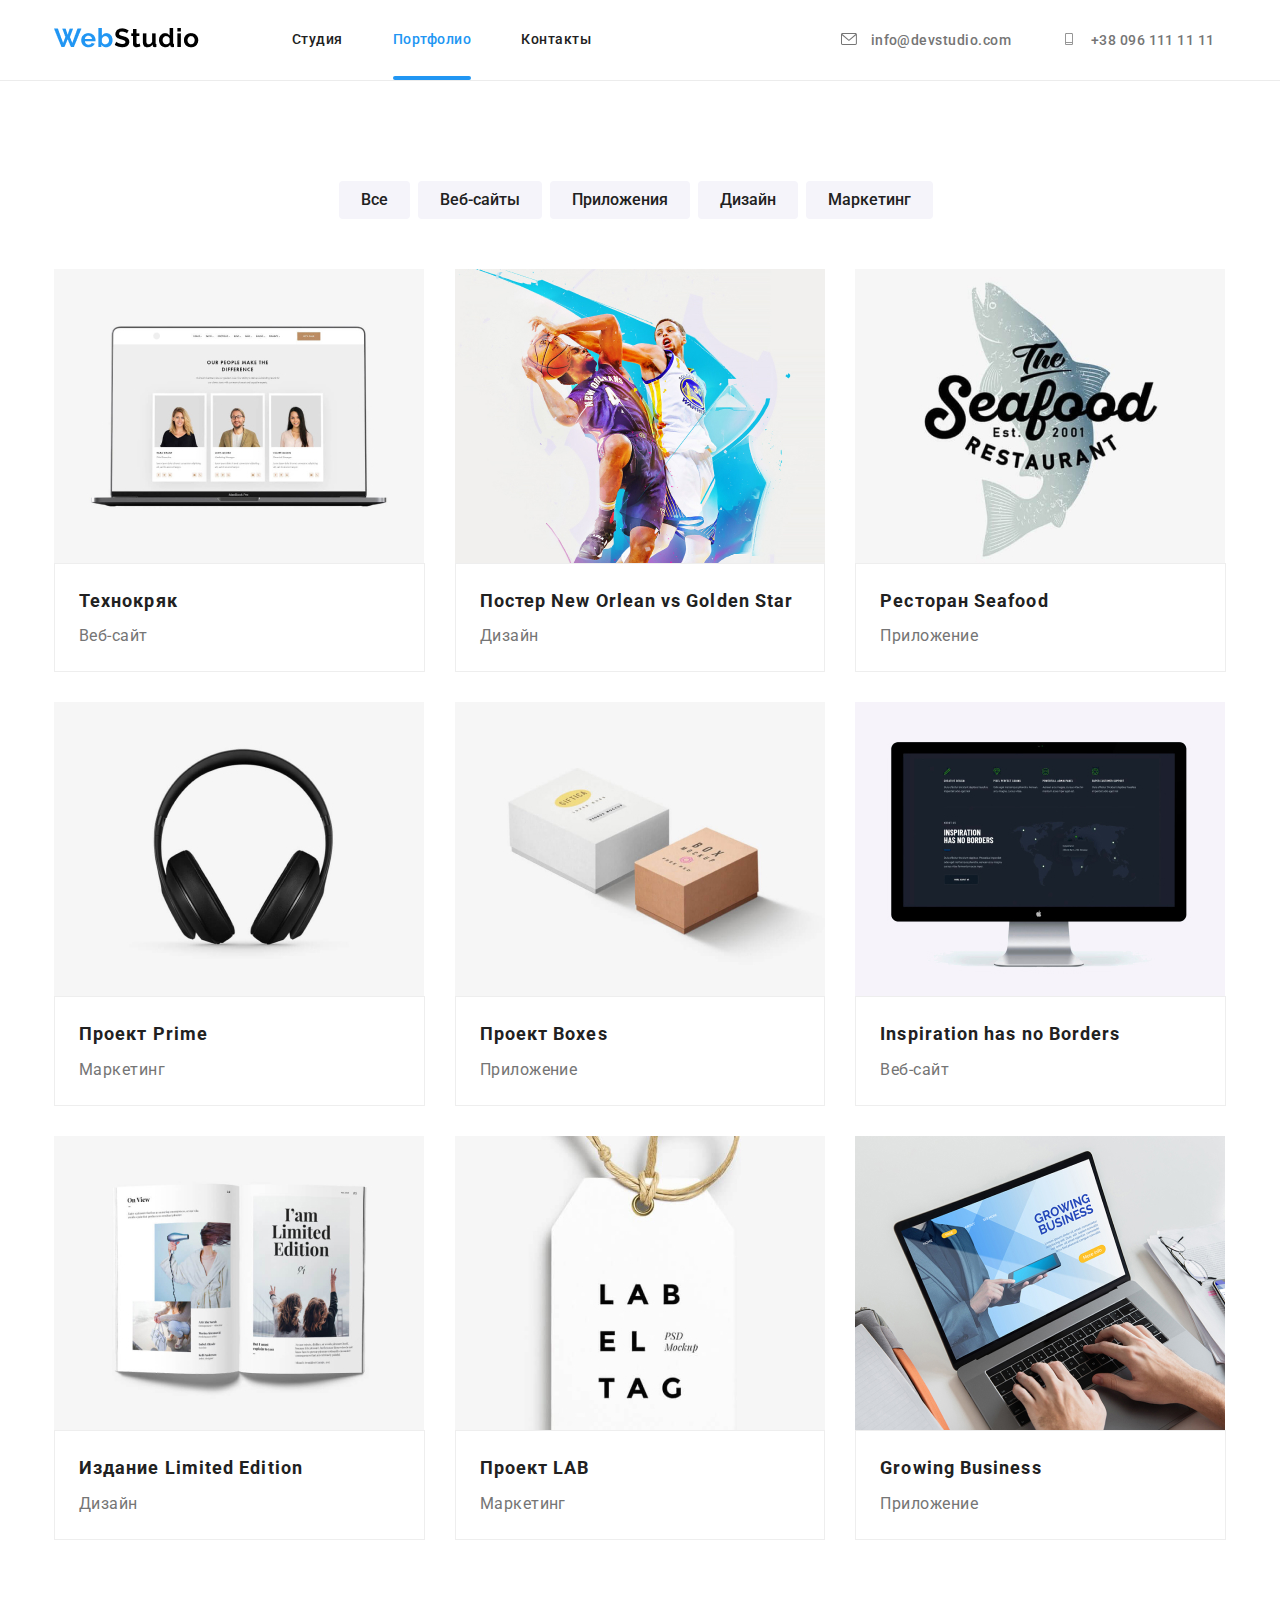
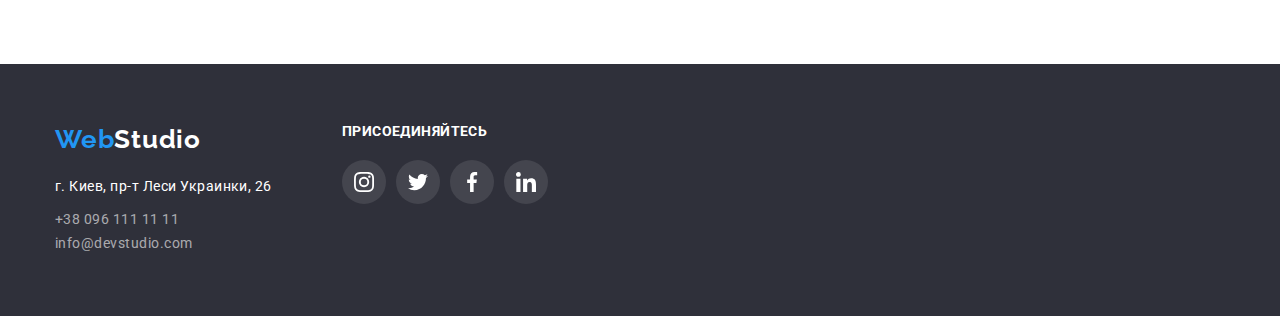
==== portfolio.html @ 633b9b08 "add files" ====
<!DOCTYPE html>
<html lang="ru">
  <head>
    <meta charset="UTF-8" />
    <title>portfolio</title>
    <link rel="preconnect" href="https://fonts.gstatic.com" />
    <link
      href="https://fonts.googleapis.com/css2?family=Raleway:wght@700&family=Roboto:wght@400;500;700;900&display=swap"
      rel="stylesheet"
    />
    <link rel="stylesheet" href="./css/style.css" />
  </head>

  <body>
    <!--Шапка-->
    <header>
      <div class="container main-nav">
        <nav class="main-nav">
          <a href="./index.html">
            <img src="./images/WebStudio.png" alt="logo" />
          </a>
          <ul class="site-nav list">
            <li class="item"><a class="links" href="index.html">Студия</a></li>
            <li class="item">
              <a class="links current" href="portfolio.html">Портфолио</a>
            </li>
            <li class="item"><a class="links" href="">Контакты</a></li>
          </ul>
        </nav>
        <address>
          <ul class="auth-nav list">
            <li class="item list">
              <a class="contacts list" href="mailto:info@devstudio.com">
                <svg class="header-icons list">
                  <use href="./images/symbol-defs.svg#icon-mail"></use>
                </svg>
                info@devstudio.com</a
              >
            </li>
            <li class="item">
              <a class="contacts" href="tel:+380961111111">
                <svg class="header-icons list">
                  <use href="./images/symbol-defs.svg#icon-tel"></use>
                </svg>
                +38 096 111 11 11
              </a>
            </li>
          </ul>
        </address>
      </div>
    </header>
    <main>
      <!--Фільтри-->

      <section class="galery list">
        <div class="container-portfolio list">
          <h2 class="visualy-hidden">Портфолио</h2>
          <ul class="filters list">
            <li class="item">
              <button class="portfolio-buttons" type="button">Все</button>
            </li>
            <li class="item">
              <button class="portfolio-buttons" type="button">Веб-сайты</button>
            </li>

            <li class="item">
              <button class="portfolio-buttons" type="button">
                Приложения
              </button>
            </li>
            <li class="item">
              <button class="portfolio-buttons" type="button">Дизайн</button>
            </li>
            <li class="item">
              <button class="portfolio-buttons" type="button">Маркетинг</button>
            </li>
          </ul>
        </div>
        <!--Приклади-->
        <div class="container list">
          <ul class="examples list">
            <li class="item list">
              <a href="#" class="card-portfolio">
                <div class="thumb list">
                  <img
                    src="./images/tehnocrac.jpg"
                    alt="Пример сайта открыт на макбуке"
                    width="370"
                    class="image"
                  />
                  <div class="overlay-portfolio list">
                    <p class="exposition">
                      Технокряк это современная площадка распространения
                      коронавируса. Компании используют эту платформу для
                      цифрового шпионажа и атак на защищённые сервера
                      конкурентов.
                    </p>
                  </div>
                </div>
                <div class="card list">
                  <h3 class="projects-names list">Технокряк</h3>
                  <p class="types-work list">Веб-сайт</p>
                </div>
              </a>
            </li>

            <li class="item list">
              <a href="#" class="card-portfolio">
                <div class="thumb list">
                  <img
                    src="./images/poster.jpg"
                    alt="Пример сайта открыт на макбуке"
                    width="370"
                    class="image"
                  />
                  <div class="overlay-portfolio list">
                    <p class="exposition">
                      Технокряк это современная площадка распространения
                      коронавируса. Компании используют эту платформу для
                      цифрового шпионажа и атак на защищённые сервера
                      конкурентов.
                    </p>
                  </div>
                </div>
                <div class="card">
                  <h3 class="projects-names list">
                    Постер New Orlean vs Golden Star
                  </h3>
                  <p class="types-work list">Дизайн</p>
                </div>
              </a>
            </li>
            <li class="item list">
              <a href="#" class="card-portfolio">
                <div class="thumb list">
                  <img
                    src="./images/seafood.jpg"
                    alt="Пример сайта открыт на макбуке"
                    width="370"
                    class="image"
                  />
                  <div class="overlay-portfolio list">
                    <p class="exposition">
                      Технокряк это современная площадка распространения
                      коронавируса. Компании используют эту платформу для
                      цифрового шпионажа и атак на защищённые сервера
                      конкурентов.
                    </p>
                  </div>
                </div>

                <div class="card">
                  <h3 class="projects-names list">Ресторан Seafood</h3>
                  <p class="types-work list">Приложение</p>
                </div>
              </a>
            </li>
            <li class="item list">
              <a href="#" class="card-portfolio">
                <div class="thumb list">
                  <img
                    src="./images/prime.jpg"
                    alt="Пример сайта открыт на макбуке"
                    width="370"
                    class="image"
                  />
                  <div class="overlay-portfolio list">
                    <p class="exposition">
                      Технокряк это современная площадка распространения
                      коронавируса. Компании используют эту платформу для
                      цифрового шпионажа и атак на защищённые сервера
                      конкурентов.
                    </p>
                  </div>
                </div>

                <div class="card">
                  <h3 class="projects-names list">Проект Prime</h3>
                  <p class="types-work list">Маркетинг</p>
                </div>
              </a>
            </li>
            <li class="item list">
              <a href="#" class="card-portfolio">
                <div class="thumb list">
                  <img
                    src="./images/boxes.jpg"
                    alt="Пример сайта открыт на макбуке"
                    width="370"
                    class="image"
                  />
                  <div class="overlay-portfolio list">
                    <p class="exposition">
                      Технокряк это современная площадка распространения
                      коронавируса. Компании используют эту платформу для
                      цифрового шпионажа и атак на защищённые сервера
                      конкурентов.
                    </p>
                  </div>
                </div>

                <div class="card">
                  <h3 class="projects-names list">Проект Boxes</h3>
                  <p class="types-work list">Приложение</p>
                </div>
              </a>
            </li>
            <li class="item list">
              <a href="#" class="card-portfolio">
                <div class="thumb list">
                  <img
                    src="./images/borders.jpg"
                    alt="Пример сайта открыт на макбуке"
                    width="370"
                    class="image"
                  />
                  <div class="overlay-portfolio list">
                    <p class="exposition">
                      Технокряк это современная площадка распространения
                      коронавируса. Компании используют эту платформу для
                      цифрового шпионажа и атак на защищённые сервера
                      конкурентов.
                    </p>
                  </div>
                </div>
                <div class="card">
                  <h3 class="projects-names list">
                    Inspiration has no Borders
                  </h3>
                  <p class="types-work list">Веб-сайт</p>
                </div>
              </a>
            </li>
            <li class="item list">
              <a href="#" class="card-portfolio">
                <div class="thumb list">
                  <img
                    src="./images/edition.jpg"
                    alt="Пример сайта открыт на макбуке"
                    width="370"
                    class="image"
                  />
                  <div class="overlay-portfolio list">
                    <p class="exposition">
                      Технокряк это современная площадка распространения
                      коронавируса. Компании используют эту платформу для
                      цифрового шпионажа и атак на защищённые сервера
                      конкурентов.
                    </p>
                  </div>
                </div>
                <div class="card">
                  <h3 class="projects-names list">Издание Limited Edition</h3>
                  <p class="types-work list">Дизайн</p>
                </div>
              </a>
            </li>
            <li class="item list">
              <a href="#" class="card-portfolio">
                <div class="thumb list">
                  <img
                    src="./images/lab.jpg"
                    alt="Пример сайта открыт на макбуке"
                    width="370"
                    class="image"
                  />
                  <div class="overlay-portfolio list">
                    <p class="exposition">
                      Технокряк это современная площадка распространения
                      коронавируса. Компании используют эту платформу для
                      цифрового шпионажа и атак на защищённые сервера
                      конкурентов.
                    </p>
                  </div>
                </div>
                <div class="card">
                  <h3 class="projects-names list">Проект LAB</h3>
                  <p class="types-work list">Маркетинг</p>
                </div>
              </a>
            </li>
            <li class="item list">
              <a href="#" class="card-portfolio">
                <div class="thumb list">
                  <img
                    src="./images/growing.jpg"
                    alt="Пример сайта открыт на макбуке"
                    width="370"
                    class="image"
                  />
                  <div class="overlay-portfolio list">
                    <p class="exposition">
                      Технокряк это современная площадка распространения
                      коронавируса. Компании используют эту платформу для
                      цифрового шпионажа и атак на защищённые сервера
                      конкурентов.
                    </p>
                  </div>
                </div>
                <div class="card">
                  <h3 class="projects-names list">Growing Business</h3>
                  <p class="types-work list">Приложение</p>
                </div>
              </a>
            </li>
          </ul>
        </div>
      </section>
    </main>
    <footer>
      <div class="container-footer">
        <div>
          <a href="./index.html"
            ><span class="web">Web</span><span class="studio">Studio</span>
          </a>
          <address>
            <p class="address">г. Киев, пр-т Леси Украинки, 26</p>
            <a class="tel" href="tel:+380961111111">+38 096 111 11 11</a><br />
            <a class="email" href="mailto:info@devstudio.com"
              >info@devstudio.com</a
            >
          </address>
        </div>
        <div class="footer-end">
          <h3 class="join list">ПРИСОЕДИНЯЙТЕСЬ</h3>
          <ul class="footer-networks">
            <li>
              <a
                class="social-links-footer"
                href="https://www.instagram.com/"
                target="_blank"
              >
                <svg class="footer-icons">
                  <use href="./images/symbol-defs.svg#icon-instagram-2"></use>
                </svg>
              </a>
            </li>
            <li>
              <a
                class="social-links-footer"
                href="https://www.instagram.com/"
                target="_blank"
              >
                <svg class="footer-icons">
                  <use href="./images/symbol-defs.svg#icon-twitter-1"></use>
                </svg>
              </a>
            </li>
            <li>
              <a
                class="social-links-footer"
                href="https://www.instagram.com/"
                target="_blank"
              >
                <svg class="footer-icons">
                  <use href="./images/symbol-defs.svg#icon-facebook-1"></use>
                </svg>
              </a>
            </li>
            <li>
              <a
                class="social-links-footer"
                href="https://www.instagram.com/"
                target="_blank"
              >
                <svg class="footer-icons">
                  <use href="./images/symbol-defs.svg#icon-linkedin-1"></use>
                </svg>
              </a>
            </li>
          </ul>
        </div>
      </div>
    </footer>
  </body>
</html>
---- css/style.css ----
:root {
  --title-text-color: #212121;
  --acent-color: #2196f3;
  --paragraph-color: #757575;
  --primary-white-color: #ffffff;
  --fon-hero-color: rgba(47, 48, 58, 0.4);
  --icons-color: #afb1b8;

  --function-bezier: cubic-bezier(0.4, 0, 0.2, 1);
  --time-transition: 250ms;
}

body {
  font-family: 'Roboto';
  color: var(--title-text-color);
  letter-spacing: 0.03em;
  font-weight: 400;
  margin: 0;
}

.list {
  padding: 0;
  margin: 0;
  list-style: none;
}

.container {
  margin-left: auto;
  margin-right: auto;
  width: 1172px;
  padding-left: 20px;
  padding-right: 20px;
  outline: 2px solid transparent;
}

a {
  text-decoration: none;
}

ul {
  list-style-type: none;
}

header {
  border-bottom: 1px solid rgb(236, 236, 236, 1);
}

/*шапка*/

.main-nav {
  display: flex;
  align-items: center;
}

.site-nav {
  display: flex;
}

.site-nav .item {
  margin-right: 50px;
}

.site-nav .item:last-child {
  margin-right: 0;
}

.site-nav .item:first-child {
  margin-left: 93px;
}

.site-nav .links {
  display: block;

  position: relative;

  padding-top: 32px;
  padding-bottom: 32px;

  font-weight: 500;
  font-size: 14px;
  line-height: 1.14;

  color: var(--title-text-color);

  transition: color var(--time-transition) var(--function-bezier);
}

.links.current,
.links:hover,
.links:focus {
  color: var(--acent-color);
}

.item .links::after {
  content: '';
  position: absolute;

  left: 0;
  bottom: 0;

  display: block;
  width: 100%;
  height: 4px;

  background: var(--acent-color);
  border-radius: 2px;
  transform: scaleX(0);
  opacity: 0;
  transition: transform var(--time-transition) var(--function-bezier),
    opacity var(--time-transition) var(--function-bezier);
}
.item .links.current::after,
.item .links:hover::after,
.item .links:focus::after {
  transform: scaleX(1);

  background: var(--acent-color);
  opacity: 1;
}

.contacts {
  font-weight: 500;
  font-size: 14px;
  line-height: 16px;
  color: #757575;
  font-style: normal;
  transition: color var(--time-transition) var(--function-bezier);
}

.contacts:hover,
.contacts:focus {
  color: var(--acent-color);
}

.header-icons {
  width: 16px;
  height: 12px;
  margin-right: 10px;
  fill: currentColor;
}

.auth-nav {
  display: flex;
  margin-left: auto;
}
.auth-nav .item {
  margin-left: 250px;
}

.auth-nav .item + .item {
  margin-left: 50px;
}

/*Герой*/
.hero {
  max-width: 1600px;
  height: 600px;
  margin-left: auto;
  margin-right: auto;
  background-color: var(--fon-hero-color);
  background-image: linear-gradient(
      to right,
      var(--fon-hero-color),
      var(--fon-hero-color)
    ),
    url(../images/fon.jpg);
  background-repeat: no-repeat;
  background-size: cover;
  background-position: center;
}

.hero-title {
  text-align: center;
  letter-spacing: 0.06em;
  color: var(--primary-white-color);
  font-weight: 900;
  font-size: 44px;
  line-height: 1.36;
  margin-bottom: 40px;
  padding-top: 200px;
}

/*Кнопка*/

.button {
  box-shadow: 0px 4px 4px rgba(0, 0, 0, 0.15);
  border-radius: 4px;
  padding-right: 32px;
  padding-left: 32px;
  padding-top: 10px;
  padding-bottom: 10px;

  margin-left: 600px;

  color: var(--primary-white-color);
  background: var(--acent-color);
  font-weight: 700;
  font-size: 16px;
  line-height: 1.87;
  border: #ffffff;
}

.section {
  padding-bottom: 94px;
}

.section-benefits {
  padding-top: 94px;
  padding-bottom: 94px;
}

.visualy-hidden {
  position: absolute;
  clip: rect(0 0 0 0);
  width: 1px;
  height: 1px;
  margin: -1px;
}

.background-benefits {
  width: 70px;
  background: #f5f4fa;
  border-radius: 4px;
  margin-bottom: 30px;
  padding: 25px 100px;
}

.benefits-icons {
  width: 70px;
  height: 70px;
}

.feature-list {
  display: flex;
}

.benefits {
  font-weight: 700;
  font-size: 14px;
  line-height: 1.14;
  text-transform: uppercase;
  margin-bottom: 10px;
}

.benefits-text {
  font-size: 14px;
  line-height: 1.7;
  color: var(--paragraph-color);
  width: 270px;
  flex-direction: row;
  margin-right: 30px;
}

.work-list {
  display: flex;
  flex-wrap: wrap;
  justify-content: space-between;
}

.work-list .item {
  position: relative;
  width: calc((100% - 60px) / 3);
  margin-right: 30px;
}

.work-list .item:nth-child(3n) {
  margin-right: 0;
}

.our-work {
  position: absolute;
  bottom: 4px;
  left: 0;

  padding-top: 27px;
  padding-bottom: 27px;

  width: 370px;
  text-align: center;

  font-weight: 700;
  font-size: 14px;
  line-height: 1.14;
  letter-spacing: 0.03em;
  color: #ffffff;
  background: rgba(47, 48, 58, 0.8);
}

.feature-title {
  font-weight: 700;
  font-size: 36px;
  line-height: 1.17;
  text-align: center;
  margin-bottom: 50px;
}

.work-team {
  display: flex;
  flex-wrap: wrap;
  justify-content: space-between;
}

.work-team .item {
  width: calc((100% - 90px) / 4);
  margin-right: 30px;
  background: #ffffff;
  border-radius: 0px 0px 4px 4px;
  box-shadow: 0px 1px 3px rgba(0, 0, 0, 0.12), 0px 1px 1px rgba(0, 0, 0, 0.14),
    0px 2px 1px rgba(0, 0, 0, 0.2);
}

.work-team .item:nth-child(4n) {
  margin-right: 0;
}

.card-staff {
  padding-top: 30px;
}

.section-team {
  padding-bottom: 94px;
  background: #f5f4fa;
  padding-top: 94px;
}

.team {
  font-size: 16px;
  line-height: 1.19;
  text-align: center;
  margin-bottom: 10px;
}

.positions {
  font-size: 16px;
  line-height: 1.19px;
  color: var(--paragraph-color);
  text-align: center;
}

.networks {
  display: flex;
  padding-bottom: 30px;
  padding-left: 32px;
  padding-right: 32px;
}

.social-link {
  display: flex;
  color: #afb1b8;
  padding: 0;
  border: none;
  width: 44px;
  height: 44px;
  border-radius: 50%;
  background-color: var(--primary-white-color);
  justify-content: center;
  align-items: center;
  margin-right: 10px;
}

.social-link:hover,
.social-link:focus {
  transition: color var(--time-transition) var(--function-bezier),
    background-color var(--time-transition) var(--function-bezier),
    box-shadow var(--time-transition) var(--function-bezier);

  color: var(--primary-white-color);
  background-color: var(--acent-color);
}

.team-icons {
  width: 20px;
  height: 20px;
  fill: currentColor;
}

.our-clients {
  padding-top: 94px;
  padding-bottom: 94px;
}

.our-title {
  font-weight: 700;
  font-size: 36px;
  line-height: 1.16;
  letter-spacing: 0.03em;
  text-align: center;
  color: var(--title-text-color);

  margin-bottom: 50px;
}

.icon-clients {
  display: flex;
  max-width: 1170px;

  margin-right: auto;
  margin-left: auto;
}

.icon-clients .item {
  margin-right: 30px;
  width: 170px;
  height: 90px;
}

.icon-clients .item:nth-child(6n) {
  margin-right: 0;
}

.link-logo {
  display: inline-flex;

  width: 100%;
  height: 100%;

  border-radius: 4px;
  border: 1px solid var(--icons-color);
  justify-content: center;
  align-items: center;
  fill: var(--icons-color);
  background-color: var(--primary-white-color);

  transition: fill var(--time-transition) var(--function-bezier),
    border-color var(--time-transition) var(--function-bezier);
}

.link-logo:hover,
.link-logo:focus {
  border: 1px solid var(--acent-color);
  fill: var(--acent-color);
}

/*footer*/

footer {
  background: #2f303a;
  padding-top: 60px;
  padding-bottom: 60px;
}

.container-footer {
  display: flex;
  max-width: 1170px;
  margin-left: auto;
  margin-right: auto;
}

.address {
  margin-top: 20px;
  margin-bottom: 9px;
  font-style: normal;
  font-size: 14px;
  line-height: 1.7;
  color: var(--primary-white-color);
}

.tel {
  font-style: normal;
  font-size: 14px;
  line-height: 1.7;
  color: rgba(255, 255, 255, 0.6);
  margin-bottom: 9px;
}

.email {
  font-style: normal;
  font-size: 14px;
  line-height: 1.7;
  color: rgba(255, 255, 255, 0.6);
}

.web {
  font-family: 'Raleway';
  font-style: normal;
  font-weight: 700;
  font-size: 26px;
  line-height: 1.19;
  letter-spacing: 0.03em;
  color: var(--acent-color);
}

.studio {
  font-family: 'Raleway';
  font-style: normal;
  font-weight: 700;
  font-size: 26px;
  line-height: 1.19;
  letter-spacing: 0.03em;
  color: var(--primary-white-color);
}

.footer-end {
  margin-left: 70px;
}

.join {
  font-weight: bold;
  font-size: 14px;
  line-height: 1.14;
  letter-spacing: 0.03em;
  text-transform: uppercase;
  margin-bottom: 20px;

  color: var(--primary-white-color);
}

.footer-networks {
  display: flex;
  padding: 0;
}

.social-links-footer {
  display: flex;
  color: var(--primary-white-color);
  padding: 0;
  border: none;
  width: 44px;
  height: 44px;
  border-radius: 50%;
  background-color: rgba(255, 255, 255, 0.1);
  justify-content: center;
  align-items: center;
  margin-right: 10px;

  transition: background-color var(--time-transition) var(--function-bezier),
    box-shadow var(--time-transition) var(--function-bezier);
}

.social-links-footer:hover,
.social-links-footer:focus {
  color: var(--primary-white-color);
  background-color: var(--acent-color);
}

.footer-icons {
  width: 20px;
  height: 20px;
  fill: currentColor;
}
.form-fild {
  margin-left: 93px;
}

.form-input {
  padding: 17px;

  width: 358px;

  background-color: transparent;
  border: 1px solid rgba(255, 255, 255, 0.3);
  box-sizing: border-box;
  color: var(--primary-white-color);
  filter: drop-shadow(0px 4px 4px rgba(0, 0, 0, 0.15));
  border-radius: 4px;
}
.form-input::placeholder {
  display: flex;
  align-items: center;

  font-weight: 400;
  font-size: 16px;
  line-height: 1.25;

  letter-spacing: 0.03em;

  color: rgba(255, 255, 255, 0.6);
}

.form-button {
  margin-left: 13px;
  padding: 10px 28px;
  box-shadow: 0px 4px 4px rgba(0, 0, 0, 0.15);
  border-radius: 4px;

  color: var(--primary-white-color);
  background: var(--acent-color);
  font-weight: 700;
  font-size: 16px;
  line-height: 1.87;
  border: transparent;
}

.form-icon {
  fill: var(--primary-white-color);
  align-items: center;
  justify-content: center;
  transform: translateY(5px);
}

.backdrop {
  position: fixed;
  top: 0;
  left: 0;

  width: 100%;
  height: 100%;

  background-color: rgba(0, 0, 0, 0.2);

  transition: opacity var(--time-transition) var(--function-bezier);
}

.backdrop.is-hidden {
  opacity: 0;
  pointer-events: none;
}

.modal {
  position: absolute;
  left: 50%;
  top: 50%;
  transform: translate(-50%, -50%);

  width: 528px;
  height: 581px;

  background: #ffffff;
  box-shadow: 0px 1px 3px rgba(0, 0, 0, 0.12), 0px 1px 1px rgba(0, 0, 0, 0.14),
    0px 2px 1px rgba(0, 0, 0, 0.2);
  border-radius: 4px;

  transform: translate(-50%, -50%) scale(1);
  transition: transform var(--time-transition) var(--function-bezier);
}

.backdrop.is-hidden .modal {
  transform: translate(-50%, -50%) scale(0.9);
}

.modal-btn {
  position: absolute;
  top: 8px;
  right: 8px;

  width: 30px;
  height: 30px;

  display: flex;
  align-items: center;
  justify-content: center;

  border: 1px solid rgba(0, 0, 0, 0.1);
  border-radius: 50%;
  cursor: pointer;
  background: var(--primary-white-color);
}

/*PORTFOLIO*/

.galery {
  margin-bottom: 94px;
  margin-top: 100px;
}

.container-portfolio {
  margin-bottom: 50px;
}

.filters {
  display: flex;
  justify-content: center;
}

.filters .item {
  margin-right: 8px;
}

.portfolio-buttons {
  font-family: Roboto;
  font-weight: 500;
  font-size: 16px;
  line-height: 1.6;
  color: var(--title-text-color);
  background: #f5f4fa;
  text-align: center;
  border: var(--acent-color);
  border-radius: 4px;
  padding: 6px 22px;

  transition: color var(--time-transition) var(--function-bezier),
    background-color var(--time-transition) var(--function-bezier),
    box-shadow var(--time-transition) var(--function-bezier);
}

.portfolio-buttons:hover,
.portfolio-buttons:focus,
.portfolio-buttons:active {
  background-color: var(--acent-color);
  color: var(--primary-white-color);
  box-shadow: 0px 3px 1px rgba(0, 0, 0, 0.1), 0px 1px 2px rgba(0, 0, 0, 0.08),
    0px 2px 2px rgba(0, 0, 0, 0.12);
  border: transparent;
}

.examples {
  display: flex;
  flex-wrap: wrap;
}

.examples .item {
  position: relative;
  width: calc((100% - 60px) / 3);
  margin-right: 30px;
  margin-bottom: 30px;
  background: #ffffff;
}

.examples .item:nth-child(3n) {
  margin-right: 0;
}

.card-portfolio {
  display: block;
  box-shadow: none;
  transition: box-shadow var(--time-transition) var(--function-bezier);
}

.image {
  border: 0;
  display: block;
}

.thumb {
  position: relative;
  overflow: hidden;
}

.overlay-portfolio {
  position: absolute;
  bottom: 0;
  width: 100%;
  height: 100%;
  background-color: var(--acent-color);
  box-shadow: none;

  transform: translateY(100%);
  transition: transform var(--time-transition) var(--function-bezier);
}

.exposition {
  padding: 63px 24px;
  margin: 0;

  font-size: 18px;
  line-height: 1.56;
  color: var(--primary-white-color);
}

.card-portfolio:hover .overlay-portfolio,
.card-portfolio:focus .overlay-portfolio {
  transform: translateY(0);
  opacity: 0.9;
}

.card-portfolio:hover,
.card-portfolio:focus {
  box-shadow: 0px 1px 1px rgba(0, 0, 0, 0.12), 0px 4px 4px rgba(0, 0, 0, 0.06),
    1px 4px 6px rgba(0, 0, 0, 0.16);
  outline: transparent;
}

.card {
  padding-bottom: 20px;
  border: 1px solid #eeeeee;
  padding-top: 20px;
  padding-left: 24px;
}

.projects-names {
  font-size: 18px;
  line-height: 1.88;
  letter-spacing: 0.06em;
  color: var(--title-text-color);
  margin-bottom: 4px;
}

.types-work {
  font-size: 16px;
  line-height: 1.88;
  letter-spacing: 0.03em;
  color: var(--paragraph-color);
}
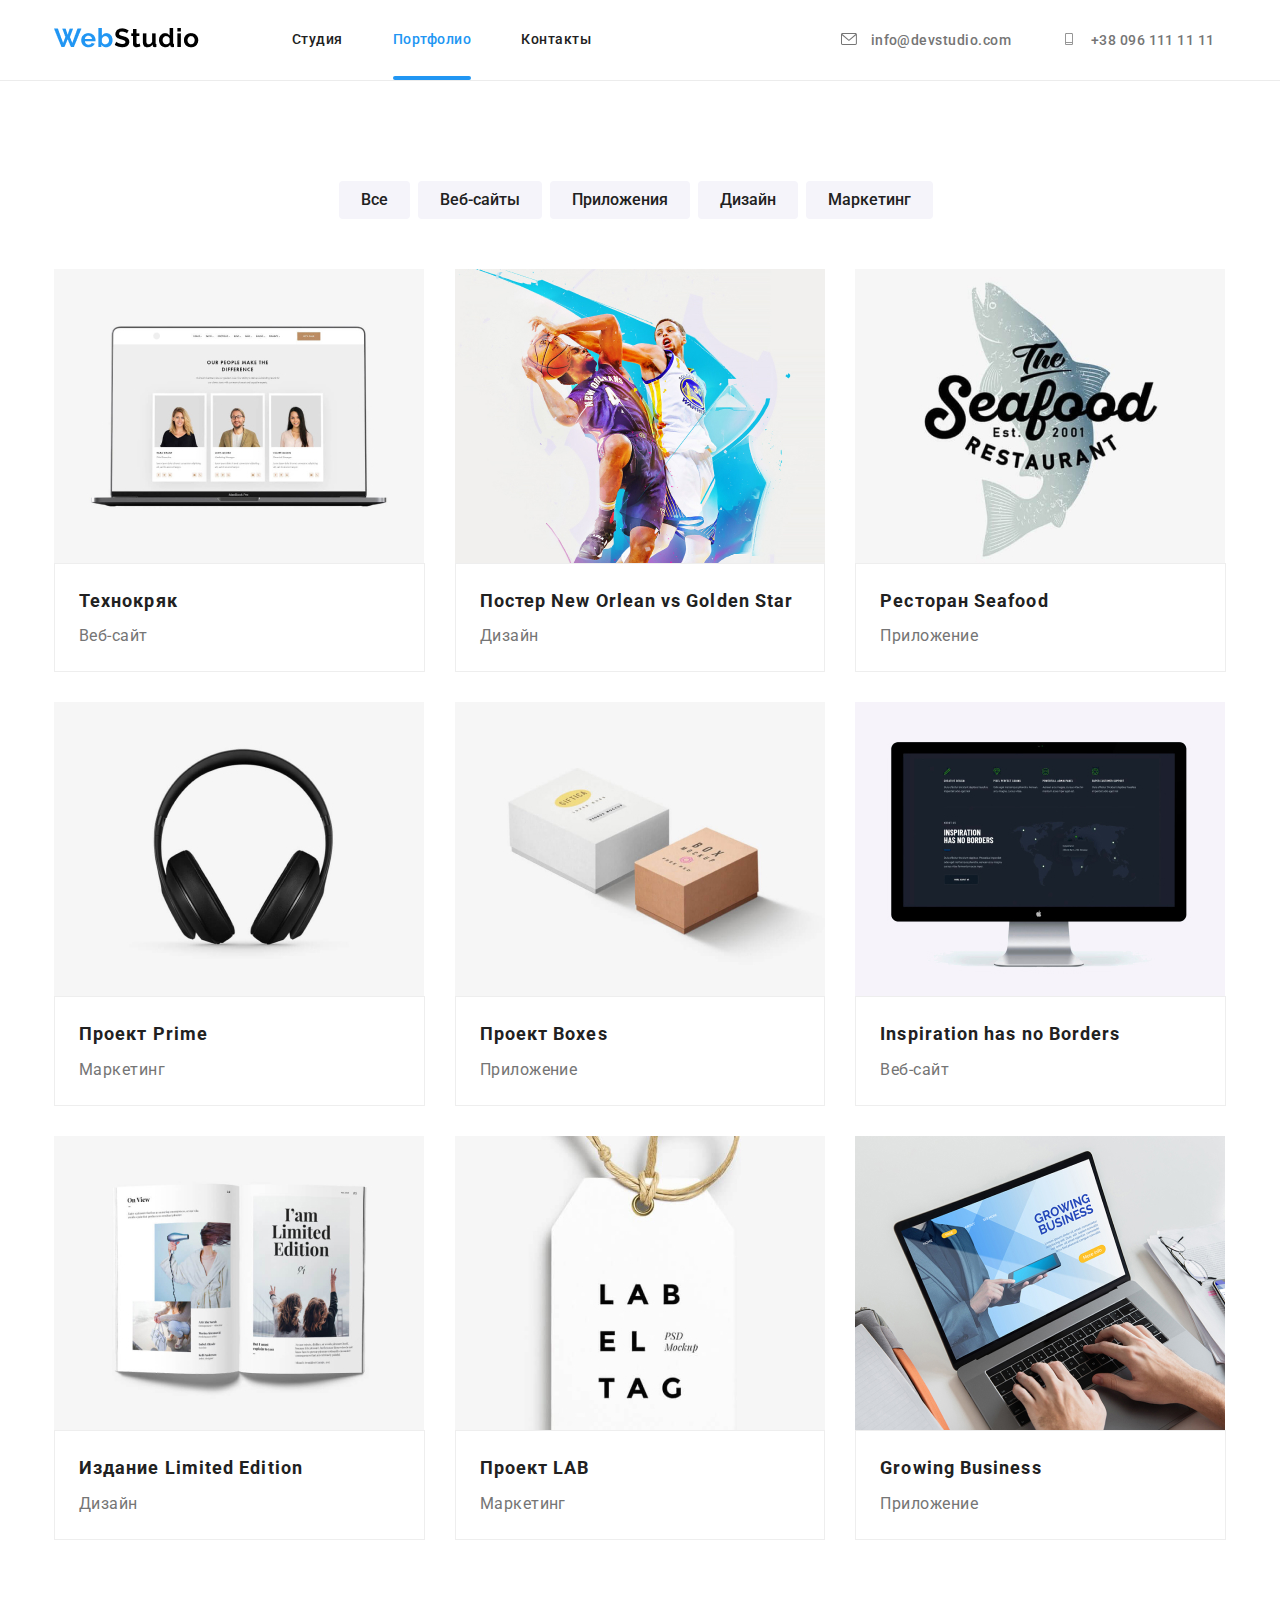
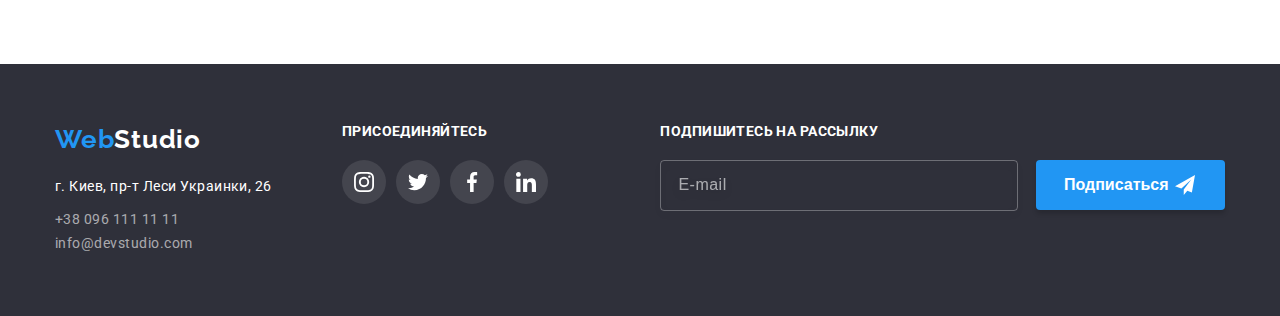
==== commit 7c7bbe79: "робота з формами" ====
--- a/portfolio.html
+++ b/portfolio.html
@@ -370,6 +370,19 @@
             </li>
           </ul>
         </div>
+        <div class="form-footer">
+          <h3 class="join list">Подпишитесь на рассылку</h3>
+          <form>
+            <input class="form-input" type="email" placeholder="E-mail" />
+
+            <button class="form-button" type="submit">
+              Подписаться
+              <svg class="form-icon" width="24" height="20">
+                <use href="./images/symbol-defs.svg#icon-send"></use>
+              </svg>
+            </button>
+          </form>
+        </div>
       </div>
     </footer>
   </body>
--- a/css/style.css
+++ b/css/style.css
@@ -11,7 +11,7 @@
 }
 
 body {
-  font-family: 'Roboto';
+  font-family: "Roboto";
   color: var(--title-text-color);
   letter-spacing: 0.03em;
   font-weight: 400;
@@ -92,7 +92,7 @@
 }
 
 .item .links::after {
-  content: '';
+  content: "";
   position: absolute;
 
   left: 0;
@@ -183,14 +183,16 @@
 /*Кнопка*/
 
 .button {
+  display: flex;
+  margin-right: auto;
+  margin-left: auto;
+
   box-shadow: 0px 4px 4px rgba(0, 0, 0, 0.15);
   border-radius: 4px;
   padding-right: 32px;
   padding-left: 32px;
   padding-top: 10px;
   padding-bottom: 10px;
-
-  margin-left: 600px;
 
   color: var(--primary-white-color);
   background: var(--acent-color);
@@ -355,15 +357,15 @@
   background-color: var(--primary-white-color);
   justify-content: center;
   align-items: center;
+
   margin-right: 10px;
-}
-
-.social-link:hover,
-.social-link:focus {
   transition: color var(--time-transition) var(--function-bezier),
     background-color var(--time-transition) var(--function-bezier),
     box-shadow var(--time-transition) var(--function-bezier);
-
+}
+
+.social-link:hover,
+.social-link:focus {
   color: var(--primary-white-color);
   background-color: var(--acent-color);
 }
@@ -471,7 +473,7 @@
 }
 
 .web {
-  font-family: 'Raleway';
+  font-family: "Raleway";
   font-style: normal;
   font-weight: 700;
   font-size: 26px;
@@ -481,7 +483,7 @@
 }
 
 .studio {
-  font-family: 'Raleway';
+  font-family: "Raleway";
   font-style: normal;
   font-weight: 700;
   font-size: 26px;
@@ -538,8 +540,8 @@
   height: 20px;
   fill: currentColor;
 }
-.form-fild {
-  margin-left: 93px;
+.form-footer {
+  margin-left: auto;
 }
 
 .form-input {
@@ -607,6 +609,7 @@
 }
 
 .modal {
+  padding-bottom: 40px;
   position: absolute;
   left: 50%;
   top: 50%;
@@ -644,6 +647,181 @@
   border-radius: 50%;
   cursor: pointer;
   background: var(--primary-white-color);
+
+  transition: fill var(--time-transition) var(--function-bezier);
+}
+
+.modal-btn:hover,
+.modal-btn:focus {
+  fill: var(--acent-color);
+}
+.modal-form {
+  padding-top: 40px;
+  padding-right: 40px;
+  padding-left: 40px;
+}
+
+.modal-form-title {
+  margin-bottom: 12px;
+  font-weight: 700;
+  font-size: 20px;
+  line-height: 1.15;
+  text-align: center;
+  letter-spacing: 0.03em;
+
+  color: #212121;
+}
+
+.form-list {
+  display: flex;
+  flex-direction: column;
+}
+
+.form-fild {
+  position: relative;
+  display: flex;
+  flex-direction: column;
+  margin-bottom: 12px;
+  margin-left: 0;
+}
+
+.input {
+  padding-top: 11px;
+  padding-bottom: 11px;
+  padding-left: 35px;
+
+  border-color: rgba(33, 33, 33, 0.2);
+  box-sizing: border-box;
+  border-radius: 4px;
+  margin-top: 4px;
+  transition: border-color var(--time-transition) var(--function-bezier);
+}
+
+.input:focus,
+.input:hover {
+  border-color: var(--acent-color);
+}
+
+.input:focus ~ svg,
+.input:hover ~ svg {
+  fill: var(--acent-color);
+}
+
+.textarea:focus,
+.textarea:hover {
+  border-color: var(--acent-color);
+}
+
+.form-fild svg {
+  transition: fill var(--time-transition) var(--function-bezier);
+}
+
+.form-fild label {
+  font-size: 12px;
+  line-height: 1.16;
+
+  letter-spacing: 0.01em;
+
+  color: #757575;
+}
+
+.textarea {
+  margin-top: 4px;
+  border: 1px solid rgba(33, 33, 33, 0.2);
+  box-sizing: border-box;
+  border-radius: 4px;
+  resize: none;
+  transition: border-color var(--time-transition) var(--function-bezier);
+}
+
+.form-fild ::placeholder {
+  padding: 16px 12px;
+  font-family: Roboto;
+  font-size: 12px;
+  line-height: 1.16px;
+  letter-spacing: 0.01em;
+
+  color: rgba(117, 117, 117, 0.5);
+}
+.form-fild svg {
+  position: absolute;
+  top: 50%;
+  left: 5px;
+  transform: translateX(50%);
+}
+
+.form-checkbox {
+  display: flex;
+  flex-direction: row;
+  font-size: 14px;
+  line-height: 1.71;
+
+  align-items: center;
+  justify-content: center;
+
+  letter-spacing: 0.03em;
+
+  color: var(--paragraph-color);
+}
+
+.conditions {
+  color: var(--acent-color);
+  text-decoration: underline;
+}
+.button-modal {
+  margin-right: auto;
+  margin-left: auto;
+
+  margin-top: 30px;
+
+  width: 200px;
+
+  box-shadow: 0px 4px 4px rgba(0, 0, 0, 0.15);
+  border-radius: 4px;
+
+  padding-right: 50px;
+  padding-left: 50px;
+  padding-top: 10px;
+  padding-bottom: 10px;
+
+  color: var(--primary-white-color);
+  background: var(--acent-color);
+  font-weight: 700;
+  font-size: 16px;
+  line-height: 1.87;
+  border: #ffffff;
+}
+
+.checkbox-label {
+  display: flex;
+  align-items: center;
+}
+.checkbox {
+  position: absolute;
+  clip: rect(0 0 0 0);
+  width: 1px;
+  height: 1px;
+  margin: -1px;
+}
+
+.checkbox-icon {
+  margin-right: 7px;
+  display: inline-block;
+
+  width: 16px;
+  height: 15px;
+  border: 2px solid black;
+  border-radius: 2px;
+
+  transition: all var(--time-transition) var(--function-bezier);
+}
+
+.checkbox:checked + .checkbox-icon {
+  background-origin: border-box;
+  background-size: contain;
+  background-color: var(--acent-color);
+  border: 2px solid var(--acent-color);
+  background-image: url(../images/iconCheck.svg);
 }
 
 /*PORTFOLIO*/
